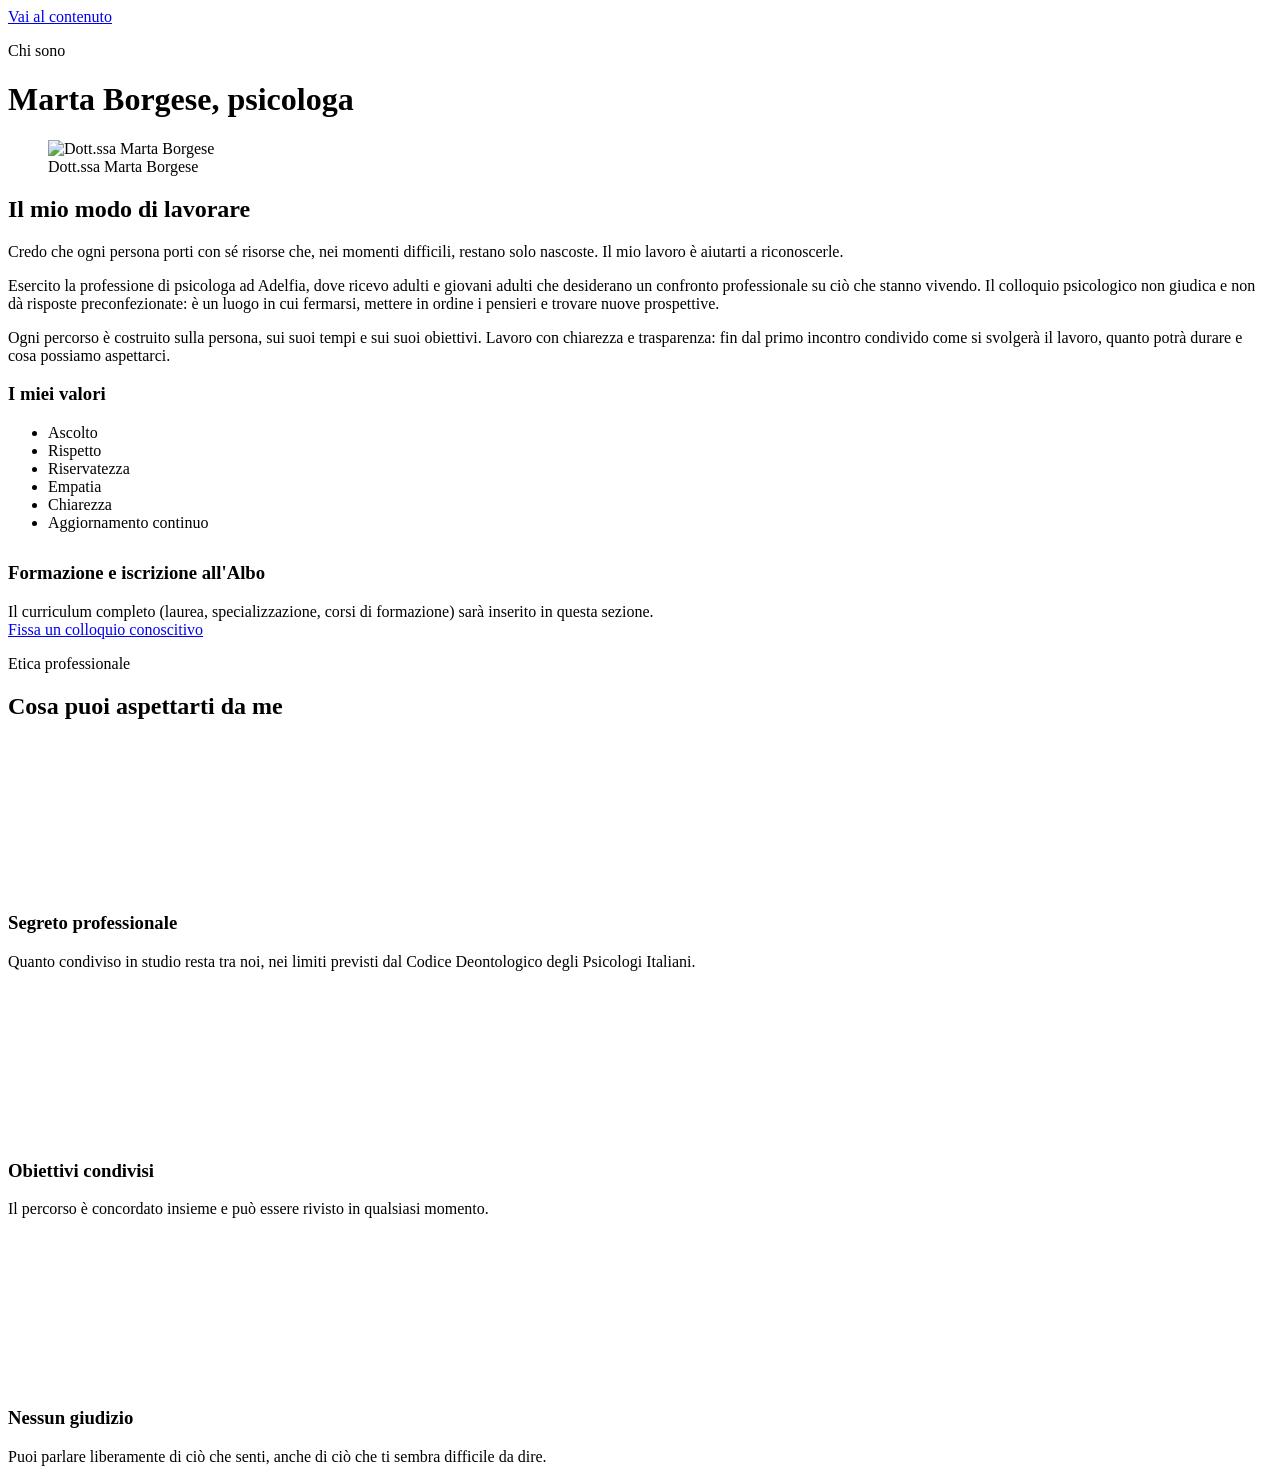
==== chi-sono.html @ 375a79d8 "Add files via upload" ====
<!doctype html>
<html lang="it">
<head>
<meta name="robots" content="noindex,nofollow">
<meta charset="utf-8">
<meta name="viewport" content="width=device-width,initial-scale=1">
<title>Chi sono · Dott.ssa Marta Borgese, Psicologa ad Adelfia</title>
<meta name="description" content="Chi è la Dott.ssa Marta Borgese: formazione, approccio e valori del suo studio di Psicologia ad Adelfia.">
<link rel="stylesheet" href="css/style.css">
</head>
<body data-page="chi-sono">
<a class="skip" href="#main">Vai al contenuto</a>
<div id="site-header"></div>
<main id="main">
<div class="page-head"><div class="wrap"><p class="eyebrow">Chi sono</p><h1>Marta Borgese, psicologa</h1></div></div>
<section><div class="wrap about">
  <figure><img src="assets/marta-borgese.svg" alt="Dott.ssa Marta Borgese" width="480" height="600"><figcaption>Dott.ssa Marta Borgese</figcaption></figure>
  <div>
    <h2>Il mio modo di lavorare</h2>
    <p class="lead">Credo che ogni persona porti con sé risorse che, nei momenti difficili, restano solo nascoste. Il mio lavoro è aiutarti a riconoscerle.</p>
    <p>Esercito la professione di psicologa ad Adelfia, dove ricevo adulti e giovani adulti che desiderano un confronto professionale su ciò che stanno vivendo. Il colloquio psicologico non giudica e non dà risposte preconfezionate: è un luogo in cui fermarsi, mettere in ordine i pensieri e trovare nuove prospettive.</p>
    <p>Ogni percorso è costruito sulla persona, sui suoi tempi e sui suoi obiettivi. Lavoro con chiarezza e trasparenza: fin dal primo incontro condivido come si svolgerà il lavoro, quanto potrà durare e cosa possiamo aspettarci.</p>
    <h3>I miei valori</h3>
    <ul class="tags"><li>Ascolto</li><li>Rispetto</li><li>Riservatezza</li><li>Empatia</li><li>Chiarezza</li><li>Aggiornamento continuo</li></ul>
    <h3 style="margin-top:1.6em">Formazione e iscrizione all'Albo</h3>
    <p data-hide-empty><span data-site="albo"></span></p>
    <div class="notice">Il curriculum completo (laurea, specializzazione, corsi di formazione) sarà inserito in questa sezione. <!-- TODO: sostituire con il CV reale di Marta --></div>
    <div class="btns"><a class="btn" href="contatti.html#richiesta">Fissa un colloquio conoscitivo</a></div>
  </div>
</div></section>
<section class="alt"><div class="wrap">
  <p class="eyebrow">Etica professionale</p><h2>Cosa puoi aspettarti da me</h2>
  <div class="grid g3">
    <div class="card"><div class="ico"><svg aria-hidden="true"><use href="assets/icons.svg#shield"/></svg></div><h3>Segreto professionale</h3><p>Quanto condiviso in studio resta tra noi, nei limiti previsti dal Codice Deontologico degli Psicologi Italiani.</p></div>
    <div class="card"><div class="ico"><svg aria-hidden="true"><use href="assets/icons.svg#compass"/></svg></div><h3>Obiettivi condivisi</h3><p>Il percorso è concordato insieme e può essere rivisto in qualsiasi momento.</p></div>
    <div class="card"><div class="ico"><svg aria-hidden="true"><use href="assets/icons.svg#sun"/></svg></div><h3>Nessun giudizio</h3><p>Puoi parlare liberamente di ciò che senti, anche di ciò che ti sembra difficile da dire.</p></div>
  </div>
</div></section>
</main>
<div id="site-footer"></div>
<script src="js/demo.js"></script>
<script src="js/config.js"></script>
<script src="js/main.js"></script>
</body>
</html>
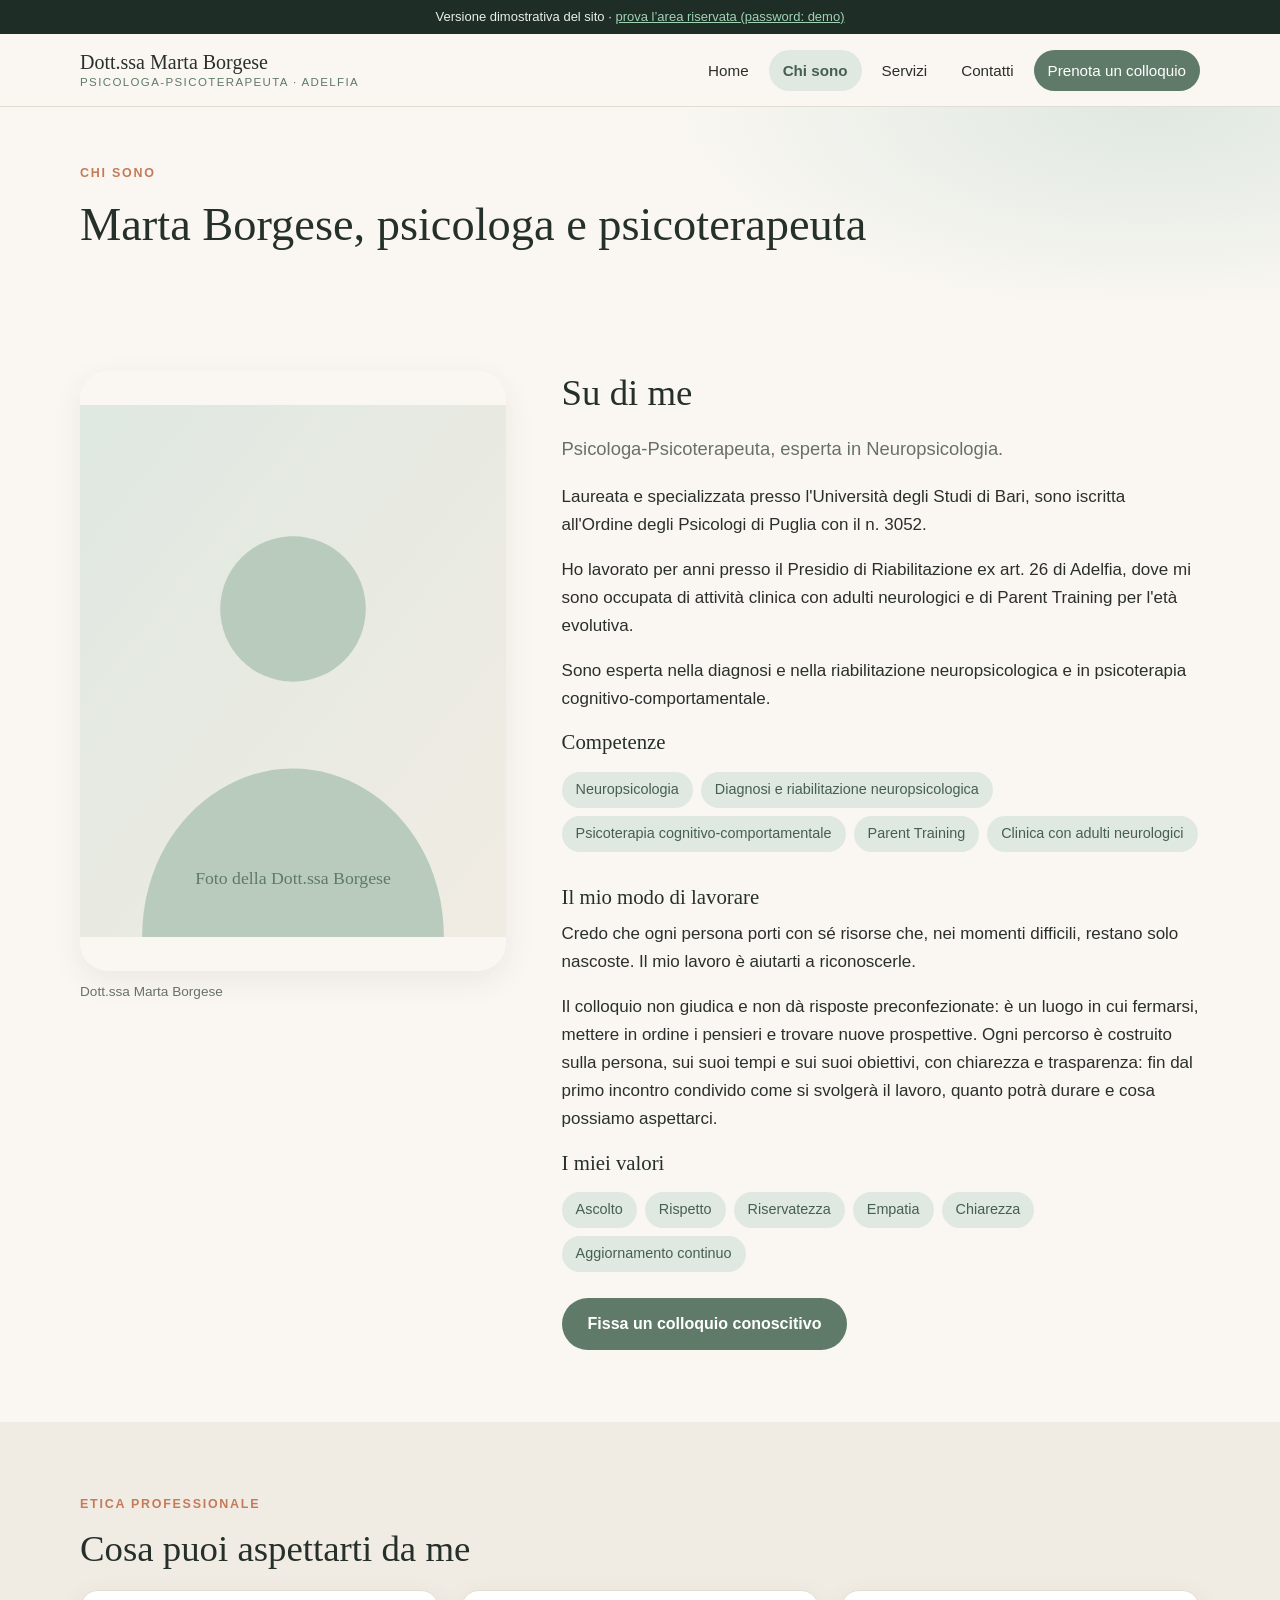
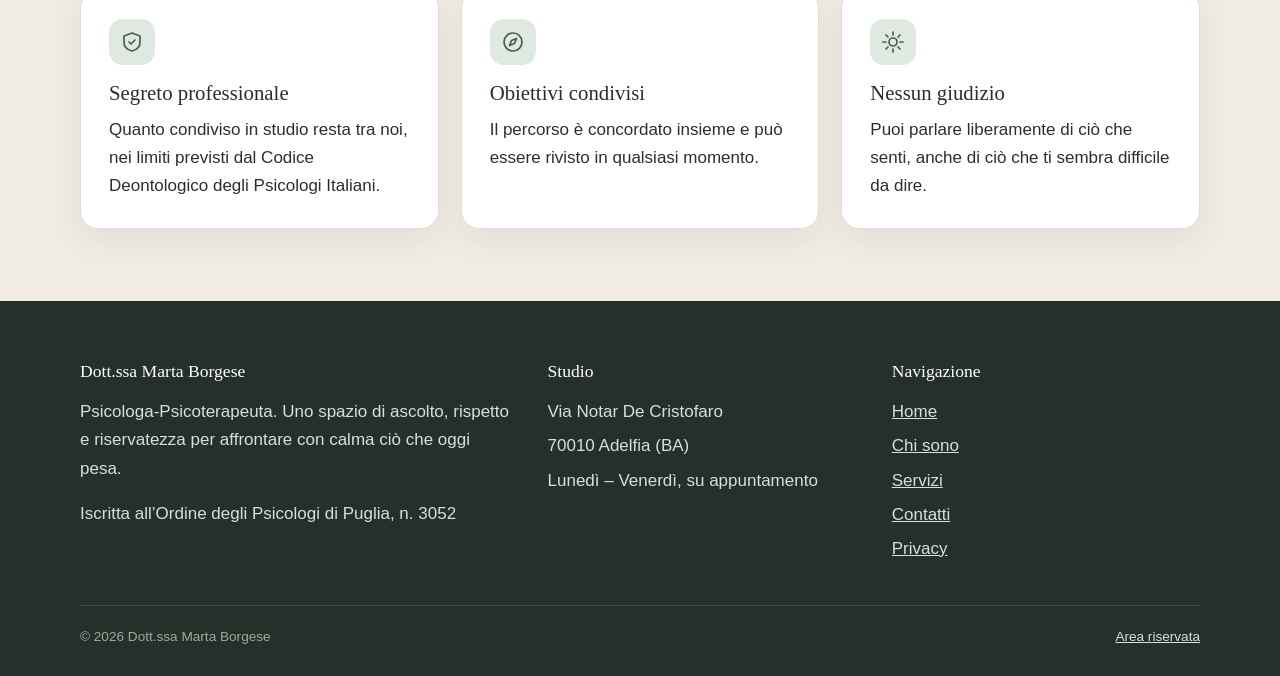
==== commit e53ca9b3: "Chi sono, titolo Psicologa-Psicoterapeuta, n. iscrizione, nuovi servizi (CBT, valutazione neuropsico" ====
--- a/chi-sono.html
+++ b/chi-sono.html
@@ -4,27 +4,30 @@
 <meta name="robots" content="noindex,nofollow">
 <meta charset="utf-8">
 <meta name="viewport" content="width=device-width,initial-scale=1">
-<title>Chi sono · Dott.ssa Marta Borgese, Psicologa ad Adelfia</title>
-<meta name="description" content="Chi è la Dott.ssa Marta Borgese: formazione, approccio e valori del suo studio di Psicologia ad Adelfia.">
+<title>Chi sono · Dott.ssa Marta Borgese, Psicologa-Psicoterapeuta ad Adelfia</title>
+<meta name="description" content="Dott.ssa Marta Borgese, psicologa-psicoterapeuta esperta in neuropsicologia: diagnosi e riabilitazione neuropsicologica, psicoterapia cognitivo-comportamentale, parent training. Studio ad Adelfia (BA).">
 <link rel="stylesheet" href="css/style.css">
 </head>
 <body data-page="chi-sono">
 <a class="skip" href="#main">Vai al contenuto</a>
 <div id="site-header"></div>
 <main id="main">
-<div class="page-head"><div class="wrap"><p class="eyebrow">Chi sono</p><h1>Marta Borgese, psicologa</h1></div></div>
+<div class="page-head"><div class="wrap"><p class="eyebrow">Chi sono</p><h1>Marta Borgese, psicologa e psicoterapeuta</h1></div></div>
 <section><div class="wrap about">
   <figure><img src="assets/marta-borgese.svg" alt="Dott.ssa Marta Borgese" width="480" height="600"><figcaption>Dott.ssa Marta Borgese</figcaption></figure>
   <div>
-    <h2>Il mio modo di lavorare</h2>
-    <p class="lead">Credo che ogni persona porti con sé risorse che, nei momenti difficili, restano solo nascoste. Il mio lavoro è aiutarti a riconoscerle.</p>
-    <p>Esercito la professione di psicologa ad Adelfia, dove ricevo adulti e giovani adulti che desiderano un confronto professionale su ciò che stanno vivendo. Il colloquio psicologico non giudica e non dà risposte preconfezionate: è un luogo in cui fermarsi, mettere in ordine i pensieri e trovare nuove prospettive.</p>
-    <p>Ogni percorso è costruito sulla persona, sui suoi tempi e sui suoi obiettivi. Lavoro con chiarezza e trasparenza: fin dal primo incontro condivido come si svolgerà il lavoro, quanto potrà durare e cosa possiamo aspettarci.</p>
+    <h2>Su di me</h2>
+    <p class="lead">Psicologa-Psicoterapeuta, esperta in Neuropsicologia.</p>
+    <p>Laureata e specializzata presso l'Università degli Studi di Bari, sono iscritta all'Ordine degli Psicologi di Puglia con il n. 3052.</p>
+    <p>Ho lavorato per anni presso il Presidio di Riabilitazione ex art. 26 di Adelfia, dove mi sono occupata di attività clinica con adulti neurologici e di Parent Training per l'età evolutiva.</p>
+    <p>Sono esperta nella diagnosi e nella riabilitazione neuropsicologica e in psicoterapia cognitivo-comportamentale.</p>
+    <h3>Competenze</h3>
+    <ul class="tags"><li>Neuropsicologia</li><li>Diagnosi e riabilitazione neuropsicologica</li><li>Psicoterapia cognitivo-comportamentale</li><li>Parent Training</li><li>Clinica con adulti neurologici</li></ul>
+    <h3 style="margin-top:1.6em">Il mio modo di lavorare</h3>
+    <p>Credo che ogni persona porti con sé risorse che, nei momenti difficili, restano solo nascoste. Il mio lavoro è aiutarti a riconoscerle.</p>
+    <p>Il colloquio non giudica e non dà risposte preconfezionate: è un luogo in cui fermarsi, mettere in ordine i pensieri e trovare nuove prospettive. Ogni percorso è costruito sulla persona, sui suoi tempi e sui suoi obiettivi, con chiarezza e trasparenza: fin dal primo incontro condivido come si svolgerà il lavoro, quanto potrà durare e cosa possiamo aspettarci.</p>
     <h3>I miei valori</h3>
     <ul class="tags"><li>Ascolto</li><li>Rispetto</li><li>Riservatezza</li><li>Empatia</li><li>Chiarezza</li><li>Aggiornamento continuo</li></ul>
-    <h3 style="margin-top:1.6em">Formazione e iscrizione all'Albo</h3>
-    <p data-hide-empty><span data-site="albo"></span></p>
-    <div class="notice">Il curriculum completo (laurea, specializzazione, corsi di formazione) sarà inserito in questa sezione. <!-- TODO: sostituire con il CV reale di Marta --></div>
     <div class="btns"><a class="btn" href="contatti.html#richiesta">Fissa un colloquio conoscitivo</a></div>
   </div>
 </div></section>
--- a/css/style.css
+++ b/css/style.css
@@ -0,0 +1,119 @@
+:root{
+  --bg:#faf7f2; --bg-alt:#f1ece3; --surface:#fff; --ink:#2b2f2c; --muted:#68706a;
+  --sage:#5f7a68; --sage-dark:#46604f; --sage-soft:#dfe8e1; --clay:#c47b5a; --line:#e3ddd1;
+  --radius:18px; --shadow:0 10px 30px rgba(60,70,60,.08);
+  --serif:"Iowan Old Style","Palatino Linotype",Palatino,Georgia,serif;
+  --sans:-apple-system,BlinkMacSystemFont,"Segoe UI",Roboto,Helvetica,Arial,sans-serif;
+}
+*{box-sizing:border-box}
+html{scroll-behavior:smooth}
+body{margin:0;font-family:var(--sans);color:var(--ink);background:var(--bg);line-height:1.65;font-size:17px}
+img,svg{max-width:100%;display:block}
+a{color:var(--sage-dark)}
+h1,h2,h3{font-family:var(--serif);font-weight:500;line-height:1.2;margin:0 0 .5em;color:#26302a}
+h1{font-size:clamp(2.1rem,5vw,3.4rem)} h2{font-size:clamp(1.6rem,3.2vw,2.3rem)} h3{font-size:1.3rem}
+p{margin:0 0 1em}
+.wrap{width:min(1120px,100% - 40px);margin-inline:auto}
+.narrow{width:min(760px,100% - 40px);margin-inline:auto}
+section{padding:72px 0}
+.alt{background:var(--bg-alt)}
+.eyebrow{text-transform:uppercase;letter-spacing:.14em;font-size:.78rem;color:var(--clay);font-weight:600;margin-bottom:.8rem}
+.lead{font-size:1.15rem;color:var(--muted)}
+.skip{position:absolute;left:-999px}.skip:focus{left:10px;top:10px;background:#fff;padding:8px 12px;z-index:100}
+
+/* header */
+header.site{position:sticky;top:0;z-index:50;background:rgba(250,247,242,.92);backdrop-filter:blur(10px);border-bottom:1px solid var(--line)}
+header.site .wrap{display:flex;align-items:center;justify-content:space-between;min-height:72px}
+.brand{text-decoration:none;color:var(--ink);font-family:var(--serif);font-size:1.25rem;line-height:1.1}
+.brand small{display:block;font-family:var(--sans);font-size:.72rem;letter-spacing:.12em;text-transform:uppercase;color:var(--sage);margin-top:3px}
+nav.main{display:flex;gap:6px;align-items:center}
+nav.main a{text-decoration:none;color:var(--ink);padding:8px 14px;border-radius:99px;font-size:.95rem}
+nav.main a:hover{background:var(--sage-soft)}
+nav.main a[aria-current=page]{background:var(--sage-soft);color:var(--sage-dark);font-weight:600}
+nav.main a.cta{background:var(--sage);color:#fff}
+nav.main a.cta:hover{background:var(--sage-dark)}
+.burger{display:none;background:none;border:1px solid var(--line);border-radius:10px;padding:8px 12px;font-size:1rem;cursor:pointer}
+@media(max-width:820px){
+  .burger{display:block}
+  nav.main{display:none;position:absolute;top:72px;left:0;right:0;background:var(--bg);flex-direction:column;align-items:stretch;padding:12px 20px 20px;border-bottom:1px solid var(--line)}
+  nav.main.open{display:flex}
+  nav.main a{padding:12px 14px}
+}
+
+/* buttons */
+.btn{display:inline-block;background:var(--sage);color:#fff;text-decoration:none;padding:13px 26px;border-radius:99px;font-weight:600;border:0;cursor:pointer;font-size:1rem;font-family:inherit;transition:.2s}
+.btn:hover{background:var(--sage-dark);transform:translateY(-1px)}
+.btn.ghost{background:transparent;color:var(--sage-dark);border:1.5px solid var(--sage)}
+.btn.ghost:hover{background:var(--sage-soft)}
+.btns{display:flex;gap:12px;flex-wrap:wrap;margin-top:1.6rem}
+
+/* hero */
+.hero{padding:64px 0 80px;background:radial-gradient(900px 400px at 85% 0%,var(--sage-soft),transparent 70%)}
+.hero .wrap{display:grid;grid-template-columns:1.1fr .9fr;gap:48px;align-items:center}
+.hero h1 em{color:var(--sage);font-style:italic}
+.hero-art{border-radius:32px;overflow:hidden;box-shadow:var(--shadow)}
+@media(max-width:820px){.hero .wrap{grid-template-columns:1fr}.hero-art{order:-1;max-width:420px}}
+.page-head{padding:56px 0 24px;background:radial-gradient(700px 300px at 90% 0%,var(--sage-soft),transparent 70%)}
+.page-head h1{font-size:clamp(2rem,4.5vw,2.9rem)}
+
+/* cards & grids */
+.grid{display:grid;gap:22px}
+.g3{grid-template-columns:repeat(auto-fit,minmax(260px,1fr))}
+.g2{grid-template-columns:repeat(auto-fit,minmax(320px,1fr))}
+.card{background:var(--surface);border:1px solid var(--line);border-radius:var(--radius);padding:28px;box-shadow:var(--shadow)}
+.card .ico{width:46px;height:46px;border-radius:14px;background:var(--sage-soft);display:grid;place-items:center;margin-bottom:16px;color:var(--sage-dark)}
+.card .ico svg{width:24px;height:24px}
+.card p:last-child{margin-bottom:0}
+.card ul{padding-left:1.1em;margin:.6em 0 0;color:var(--muted)}
+.steps{counter-reset:s;display:grid;gap:18px;grid-template-columns:repeat(auto-fit,minmax(220px,1fr))}
+.steps li{list-style:none;counter-increment:s;background:var(--surface);border:1px solid var(--line);border-radius:var(--radius);padding:24px}
+.steps li::before{content:counter(s);display:grid;place-items:center;width:34px;height:34px;border-radius:50%;background:var(--clay);color:#fff;font-weight:700;margin-bottom:12px}
+.steps{padding:0;margin:0}
+.quote{font-family:var(--serif);font-size:clamp(1.4rem,3vw,2rem);line-height:1.4;text-align:center;color:var(--sage-dark)}
+.about{display:grid;grid-template-columns:.8fr 1.2fr;gap:56px;align-items:start}
+.about figure{margin:0;position:sticky;top:100px}
+.about figure img{border-radius:28px;box-shadow:var(--shadow);width:100%}
+.about figcaption{font-size:.85rem;color:var(--muted);margin-top:10px}
+@media(max-width:820px){.about{grid-template-columns:1fr}.about figure{position:static;max-width:380px}}
+.tags{display:flex;flex-wrap:wrap;gap:8px;padding:0;list-style:none}
+.tags li{background:var(--sage-soft);color:var(--sage-dark);padding:6px 14px;border-radius:99px;font-size:.9rem}
+.notice{background:#fff7ed;border:1px solid #f0d9bd;border-radius:14px;padding:16px 20px;font-size:.95rem;color:#6b4a22}
+.service{display:grid;grid-template-columns:70px 1fr;gap:22px;padding:34px 0;border-bottom:1px solid var(--line)}
+.service:last-of-type{border-bottom:0}
+.service .ico{width:60px;height:60px;border-radius:18px;background:var(--sage-soft);display:grid;place-items:center;color:var(--sage-dark)}
+.service .ico svg{width:30px;height:30px}
+.service .meta{font-size:.9rem;color:var(--muted)}
+@media(max-width:600px){.service{grid-template-columns:1fr}}
+details{background:var(--surface);border:1px solid var(--line);border-radius:14px;padding:16px 20px;margin-bottom:12px}
+summary{cursor:pointer;font-weight:600}
+details p{margin:.8em 0 0;color:var(--muted)}
+
+/* contacts */
+.contact{display:grid;grid-template-columns:1fr 1.1fr;gap:40px;align-items:start}
+@media(max-width:820px){.contact{grid-template-columns:1fr}}
+.info-list{list-style:none;padding:0;margin:0}
+.info-list li{display:flex;gap:14px;padding:14px 0;border-bottom:1px solid var(--line)}
+.info-list svg{width:22px;height:22px;flex:none;color:var(--sage);margin-top:3px}
+.info-list b{display:block}
+label{display:block;font-weight:600;font-size:.92rem;margin-bottom:6px}
+input,textarea,select{width:100%;padding:12px 14px;border:1px solid #cfc8ba;border-radius:12px;font:inherit;background:#fff;color:var(--ink)}
+input:focus,textarea:focus,select:focus{outline:2px solid var(--sage);border-color:var(--sage)}
+.field{margin-bottom:16px}
+.check{display:flex;gap:10px;align-items:flex-start;font-size:.88rem;font-weight:400;color:var(--muted)}
+.check input{width:auto;margin-top:4px}
+.hp{position:absolute;left:-9999px}
+.form-msg{margin-top:14px;padding:12px 16px;border-radius:12px;display:none}
+.form-msg.ok{display:block;background:var(--sage-soft);color:var(--sage-dark)}
+.form-msg.err{display:block;background:#fde8e4;color:#8a2a1b}
+.map{border-radius:var(--radius);overflow:hidden;border:1px solid var(--line);background:var(--sage-soft);min-height:280px;display:grid;place-items:center;text-align:center;padding:20px}
+.map iframe{width:100%;height:340px;border:0;display:block}
+
+/* footer */
+footer.site{background:#26302a;color:#d9ded9;padding:56px 0 28px}
+footer.site a{color:#d9ded9}
+footer.site .cols{display:grid;grid-template-columns:1.4fr 1fr 1fr;gap:36px}
+footer.site h4{font-family:var(--serif);font-weight:500;font-size:1.1rem;margin:0 0 12px;color:#fff}
+footer.site ul{list-style:none;padding:0;margin:0}
+footer.site li{margin-bottom:6px}
+footer.site .legal{border-top:1px solid #3d4a41;margin-top:36px;padding-top:20px;font-size:.85rem;color:#9ea99f;display:flex;justify-content:space-between;gap:12px;flex-wrap:wrap}
+@media(max-width:700px){footer.site .cols{grid-template-columns:1fr}}
